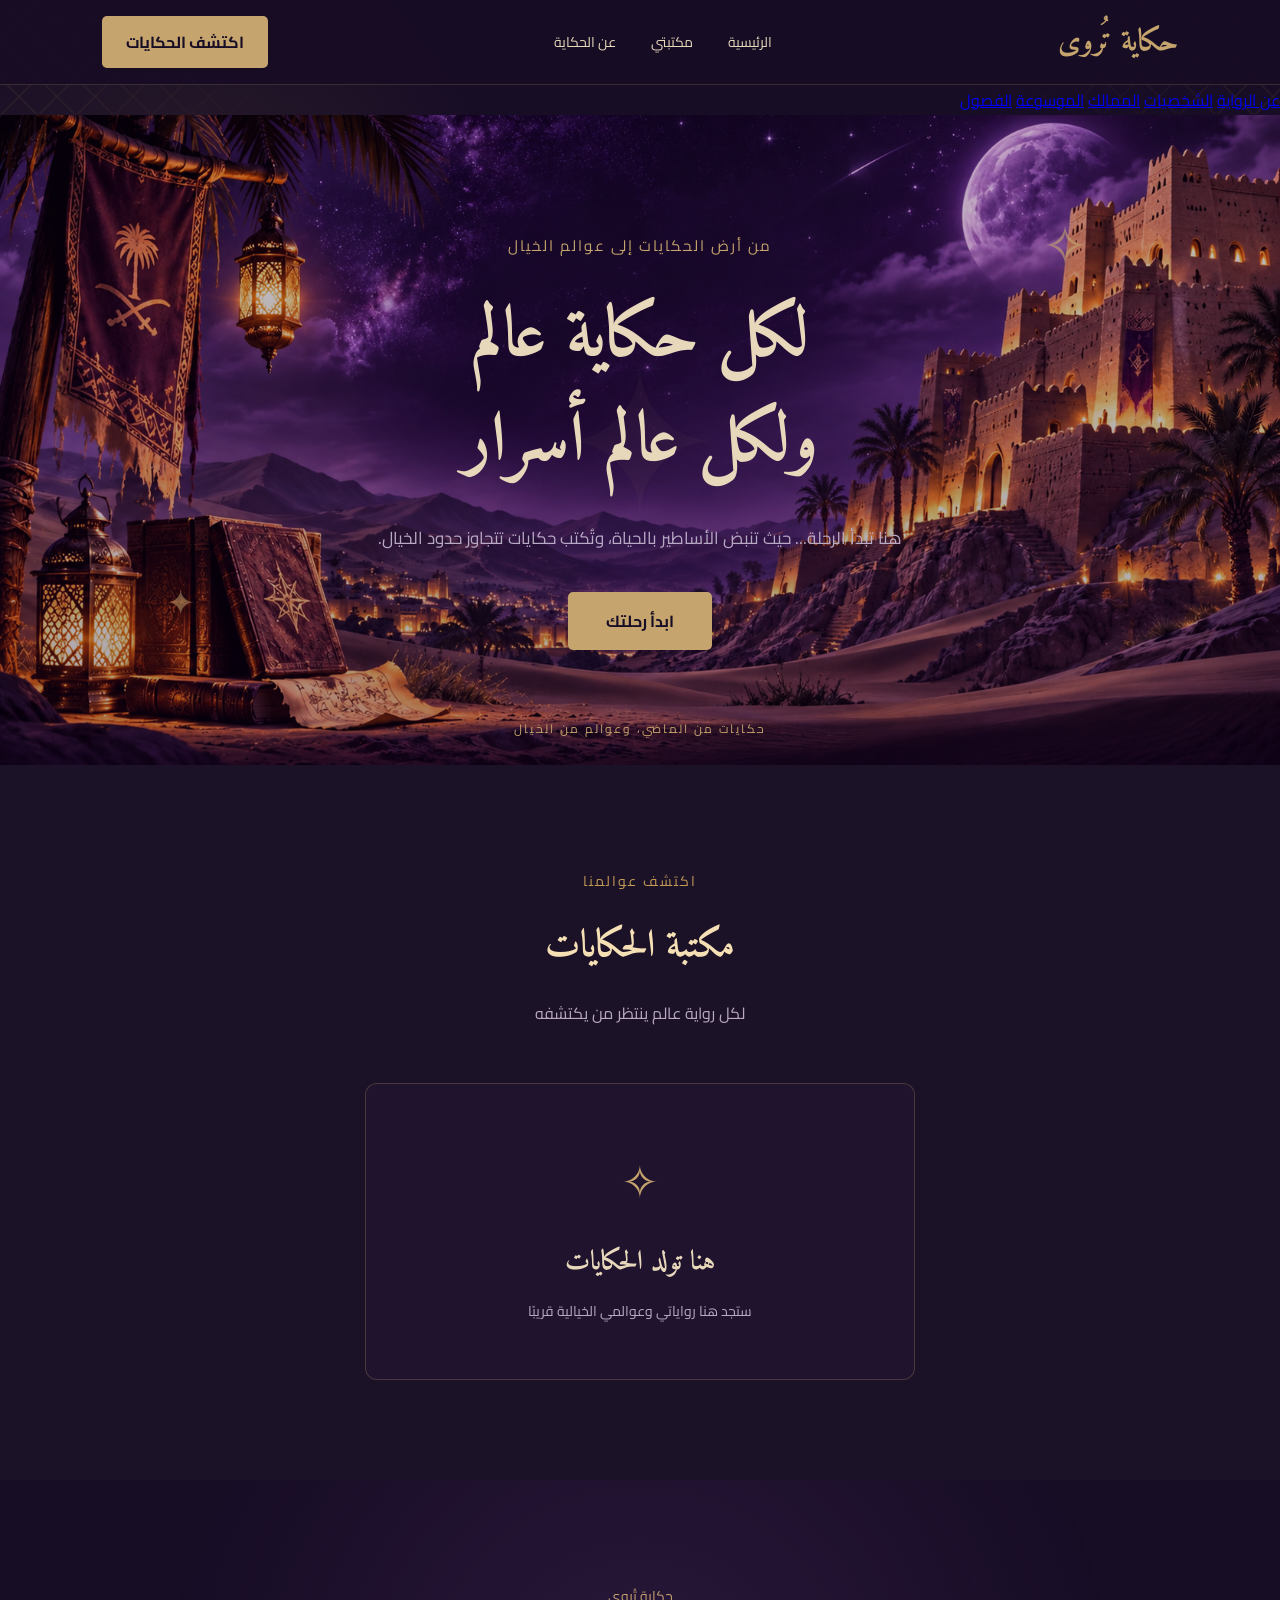
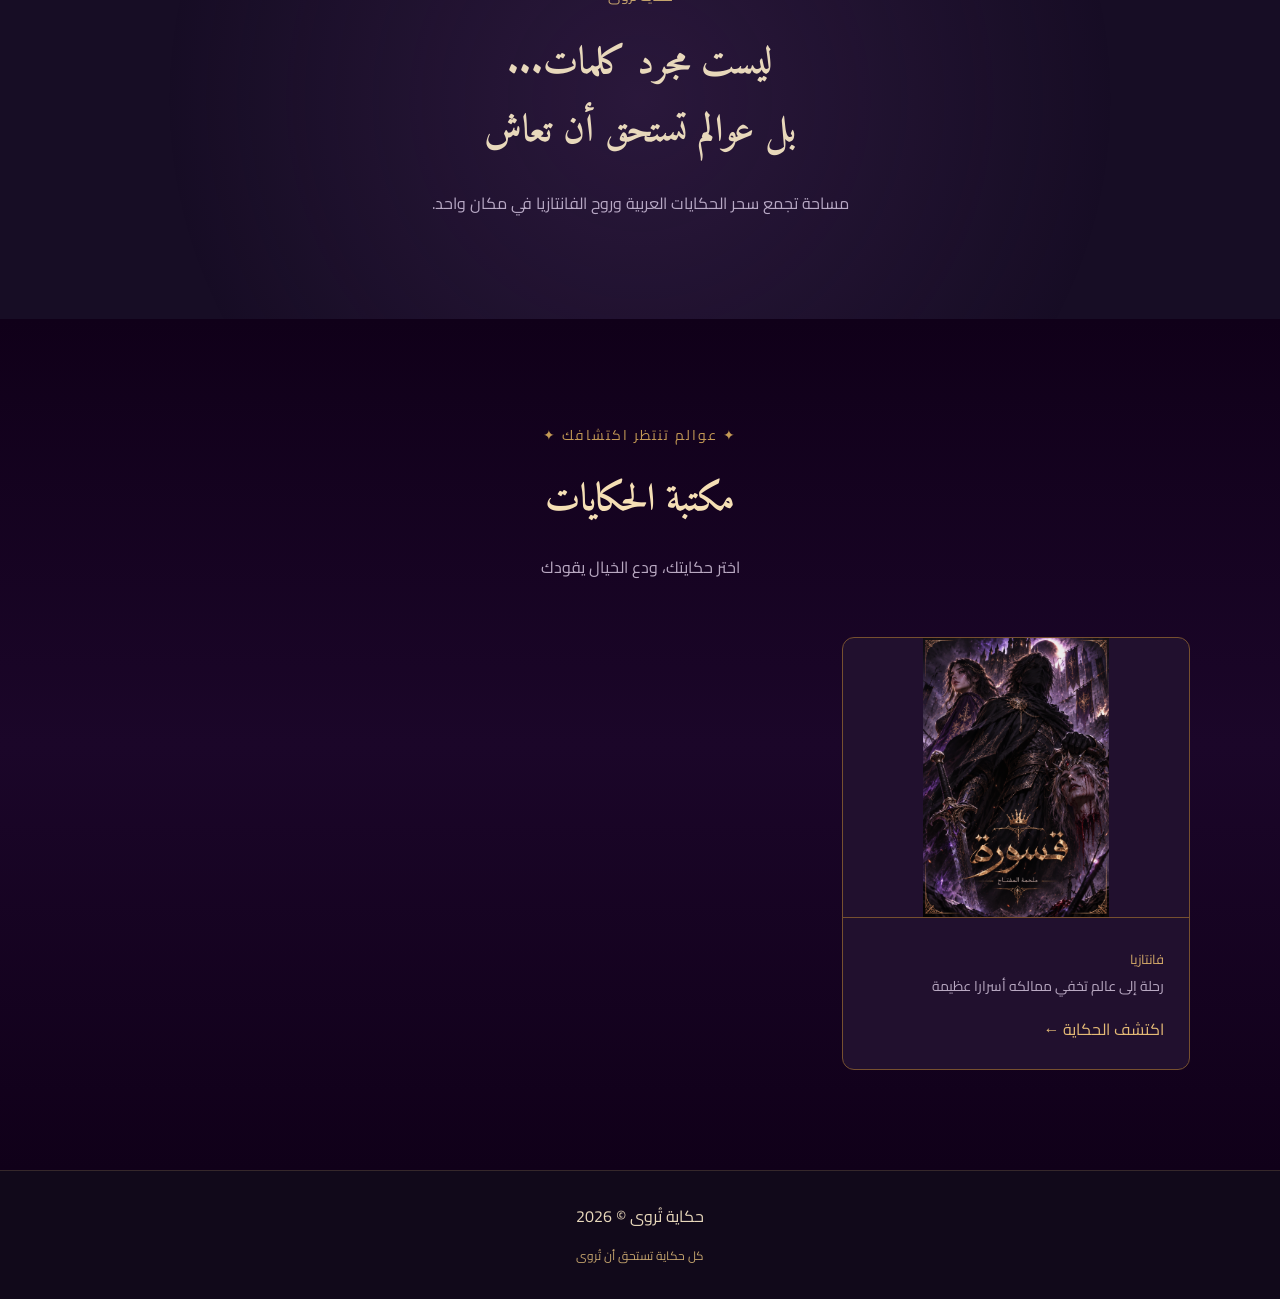
==== index.html @ aec4f06d "Add files via upload" ====
<!DOCTYPE html>
<html lang="ar" dir="rtl">
<head>
    <meta charset="UTF-8">
    <meta name="viewport" content="width=device-width, initial-scale=1.0">

    <title>حكاية تُروى | عوالم لا تنتهي</title>

    <meta name="description" content="حكاية تُروى، حيث يلتقي التراث العربي بعوالم الخيال والفانتازيا.">

    <link rel="stylesheet" href="style.css">
</head>

<body>

    <header class="navbar">
        <a href="#" class="logo">حكاية تُروى</a>

        <nav class="nav-links">
            <a href="#home">الرئيسية</a>
            <a href="#library">مكتبتي</a>
            <a href="#about">عن الحكاية</a>
        </nav>

        <a href="#library" class="nav-button">
            اكتشف الحكايات
        </a>
    </header>

<nav class="novel-nav">
    <a href="#story">عن الرواية</a>
    <a href="#characters">الشخصيات</a>
    <a href="#kingdoms">الممالك</a>
    <a href="#encyclopedia">الموسوعة</a>
    <a href="#chapters">الفصول</a>
</nav>

    <main>

        <section class="hero" id="home">

            <div class="hero-overlay"></div>

            <div class="hero-content">

                <span class="hero-label">
                    من أرض الحكايات إلى عوالم الخيال
                </span>

                <h1>
                    لكل حكاية عالم
                    <br>
                    ولكل عالم أسرار
                </h1>

                <p>
                    هنا تبدأ الرحلة...
                    حيث تنبض الأساطير بالحياة،
                    وتُكتب حكايات تتجاوز حدود الخيال.
                </p>

                <a href="#library" class="hero-button">
                    ابدأ رحلتك
                </a>

            </div>

            <div class="hero-decoration">
                ✦
            </div>

            <span class="hero-bottom-text">
                حكايات من الماضي، وعوالم من الخيال
            </span>

        </section>

        <section class="library-section" id="library">

            <div class="section-heading">
                <span>اكتشف عوالمنا</span>
                <h2>مكتبة الحكايات</h2>
                <p>
                    لكل رواية عالم ينتظر من يكتشفه
                </p>
            </div>

            <div class="empty-library">
                <span class="library-icon">✧</span>
                <h3>هنا تولد الحكايات</h3>
                <p>
                    ستجد هنا رواياتي وعوالمي الخيالية قريبًا
                </p>
            </div>

        </section>

        <section class="about-section" id="about">

            <span>حكاية تُروى</span>

            <h2>
                ليست مجرد كلمات...
                <br>
                بل عوالم تستحق أن تعاش
            </h2>

            <p>
                مساحة تجمع سحر الحكايات العربية
                وروح الفانتازيا في مكان واحد.
            </p>

        </section> 
<!-- مكتبة الحكايات -->
<section class="library" id="library">

    <div class="section-heading">
        <span>✦ عوالم تنتظر اكتشافك ✦</span>
        <h2>مكتبة الحكايات</h2>
        <p>اختر حكايتك، ودع الخيال يقودك</p>
    </div>

    <div class="story-grid">

        <article class="story-card qaswara-card">
    <div class="story-cover">
        <img src="qaswara-cover.png" alt="غلاف رواية قسورة">
    </div>
            <div class="story-info">
                <span class="story-category">فانتازيا</span>
               
                <p>رحلة إلى عالم تخفي ممالكه أسرارا عظيمة</p>
                <a href="qaswara.html" class="story-link">اكتشف الحكاية ←</a>
            </div>
        </>

        

    </div>
</section>

    </main>

    <footer class="footer">
        <p>حكاية تُروى © 2026</p>
        <span>كل حكاية تستحق أن تُروى</span>
    </footer>

    <script src="script.js"></script>

</body>
</html>
</article>
---- style.css ----
@import url('https://fonts.googleapis.com/css2?family=Cairo:wght@400;500;600;700;800&family=Amiri:wght@400;700&display=swap');

:root {
    --background: #170d25;
    --surface: #21152e;
    --purple: #38204f;
    --gold: #c5a46d;
    --cream: #e8d8bb;
    --muted: #b8a9c5;
}

* {
    margin: 0;
    padding: 0;
    box-sizing: border-box;
    scroll-behavior: smooth;
}

body {
    background: var(--background);
    color: var(--cream);
    font-family: 'Cairo', sans-serif;
}

/* Navigation */

.navbar {
    height: 85px;
    padding: 0 8%;
    display: flex;
    justify-content: space-between;
    align-items: center;
    background: rgba(23, 13, 37, 0.96);
    border-bottom: 1px solid rgba(197, 164, 109, 0.2);
}

.logo {
    color: var(--gold);
    font-family: 'Amiri', serif;
    font-size: 30px;
    font-weight: bold;
    text-decoration: none;
}

.nav-links {
    display: flex;
    gap: 35px;
}

.nav-links a {
    color: var(--cream);
    text-decoration: none;
    font-size: 14px;
    transition: 0.3s;
}

.nav-links a:hover {
    color: var(--gold);
}

.nav-button,
.hero-button {
    text-decoration: none;
    color: var(--background);
    background: var(--gold);
    padding: 11px 24px;
    border-radius: 5px;
    font-weight: 700;
    transition: 0.3s;
}

.nav-button:hover,
.hero-button:hover {
    background: var(--cream);
    transform: translateY(-3px);
}

/* Hero Section */

.hero {
    min-height: 650px;
    position: relative;
    display: flex;
    align-items: center;
    justify-content: center;
    text-align: center;
    overflow: hidden;

    background:
        radial-gradient(
            ellipse at 50% 40%,
            rgba(94, 52, 125, 0.4),
            transparent 65%
        ),
        linear-gradient(
            135deg,
            #170d25,
            #291638,
            #170d25
        );
}

.hero::before {
    content: "✧";
    position: absolute;
    top: 12%;
    right: 15%;
    color: var(--gold);
    font-size: 55px;
    opacity: 0.6;
}

.hero::after {
    content: "✦";
    position: absolute;
    bottom: 20%;
    left: 13%;
    color: var(--gold);
    font-size: 35px;
    opacity: 0.5;
}

.hero-content {
    position: relative;
    z-index: 2;
    max-width: 750px;
    padding: 40px 20px;
}

.hero-label {
    color: var(--gold);
    font-size: 15px;
    letter-spacing: 2px;
}

.hero h1 {
    font-family: 'Amiri', serif;
    font-size: clamp(40px, 6vw, 70px);
    line-height: 1.5;
    margin: 25px 0;
    color: var(--cream);
}

.hero p {
    color: var(--muted);
    font-size: 17px;
    line-height: 2.2;
    margin-bottom: 35px;
}

.hero-button {
    display: inline-block;
    padding: 14px 38px;
}

.hero-decoration {
    position: absolute;
    color: var(--gold);
    font-size: 200px;
    opacity: 0.04;
}

.hero-bottom-text {
    position: absolute;
    bottom: 25px;
    color: var(--gold);
    font-size: 12px;
    letter-spacing: 2px;
}

/* Library */

.library-section {
    padding: 100px 8%;
    text-align: center;
    background: #1c1228;
}

.section-heading span,
.about-section span {
    color: var(--gold);
    font-size: 14px;
}

.section-heading h2 {
    font-family: 'Amiri', serif;
    font-size: 42px;
    margin: 12px 0;
}

.section-heading p {
    color: var(--muted);
}

.empty-library {
    margin: 55px auto 0;
    max-width: 550px;
    padding: 55px 20px;
    border: 1px solid rgba(197, 164, 109, 0.25);
    border-radius: 12px;
    background: rgba(56, 32, 79, 0.18);
}

.library-icon {
    display: block;
    color: var(--gold);
    font-size: 45px;
    margin-bottom: 15px;
}

.empty-library h3 {
    font-family: 'Amiri', serif;
    font-size: 27px;
    margin-bottom: 12px;
}

.empty-library p {
    color: var(--muted);
    font-size: 14px;
}

/* About */

.about-section {
    padding: 100px 20px;
    text-align: center;
    background:
        radial-gradient(
            circle at center,
            rgba(87, 49, 111, 0.3),
            transparent 70%
        );
}

.about-section h2 {
    font-family: 'Amiri', serif;
    font-size: 38px;
    line-height: 1.8;
    margin: 20px 0;
}

.about-section p {
    color: var(--muted);
    line-height: 2;
}
 
/* Footer */

.footer {
    padding: 30px 15px;
    text-align: center;
    background: #11091a;
    border-top: 1px solid rgba(197, 164, 109, 0.2);
}

.footer p {
    color: var(--cream);
    margin-bottom: 8px;
}

.footer span {
    color: var(--gold);
    font-size: 12px;
}

/* Mobile */

@media (max-width: 700px) {

    .navbar {
        height: auto;
        min-height: 75px;
        padding: 12px 5%;
        flex-wrap: wrap;
        gap: 12px;
    }

    .logo {
        font-size: 25px;
    }

    .nav-links {
        order: 3;
        width: 100%;
        justify-content: center;
        gap: 25px;
    }

    .nav-links a {
        font-size: 12px;
    }

    .nav-button {
        font-size: 11px;
        padding: 9px 13px;
    }

    .hero {
        min-height: 580px;
    }

    .hero h1 {
        font-size: 43px;
    }

    .hero p {
        font-size: 14px;
    }

    .library-section {
        padding: 75px 6%;
    }

    .section-heading h2 {
        font-size: 34px;
    }

    .about-section h2 {
        font-size: 30px;
    }
}

/* Saudi Fantasy Decoration */

body {
    position: relative;
    isolation: isolate;
}

body::before {
    content: "";
    position: fixed;
    inset: 0;
    pointer-events: none;
    z-index: 0;
    opacity: 0.10;

    background-image:
        linear-gradient(45deg,
        transparent 45%,
        #c49a55 48%,
        transparent 51%),
        linear-gradient(-45deg,
        transparent 45%,
        #c49a55 48%,
        transparent 51%);

    background-size: 38px 38px;
    mask-image: linear-gradient(
        to right,
        black,
        transparent 25%,
        transparent 75%,
        black
    );
}

body > * {
    position: relative;
    z-index: 1;
}

/* Magical golden atmosphere */

body::after {
    content: "";
    position: fixed;
    inset: 0;
    pointer-events: none;
    z-index: 0;

    background:
        radial-gradient(
            circle at 15% 25%,
            rgba(196,154,85,0.10),
            transparent 25%
        ),
        radial-gradient(
            circle at 85% 75%,
            rgba(120,60,180,0.12),
            transparent 30%
        );
}

/* Magical Stars */

@keyframes magicalGlow {
    0%, 100% {
        opacity: 0.25;
        transform: scale(0.8) rotate(0deg);
    }

    50% {
        opacity: 1;
        transform: scale(1.2) rotate(45deg);
    }
}

body {
    overflow-x: hidden;
}

body::before {
    animation: magicalGlow 6s ease-in-out infinite;
}

/* Golden magical buttons */

button, a {
    transition: all 0.35s ease;
}

button:hover, a:hover {
    color: #f5dfad;
    filter: drop-shadow(0 0 8px #c49a55);
}

/* خلفية عالم حكاية تروى */
/* خلفية عالم حكاية تروى */
.hero {
    background-image:
        linear-gradient(
            rgba(20, 0, 35, 0.25),
            rgba(20, 0, 35, 0.35)
        ),
        url("hero-bg.png");

    background-size: cover;
    background-position: center;
    background-repeat: no-repeat;
}
/* ===== مكتبة حكاية تروى ===== */

.library {
    padding: 100px 7%;
    background:
        linear-gradient(
            180deg,
            #100019,
            #1b0629,
            #100019
        );
    direction: rtl;
}

.section-heading {
    text-align: center;
    margin-bottom: 55px;
}

.section-heading span {
    color: #c49a55;
    letter-spacing: 2px;
    font-size: 14px;
}

.section-heading h2 {
    color: #f5dfb5;
    font-size: 38px;
    margin: 18px 0;
}

.section-heading p {
    color: #b9a9c2;
    font-size: 16px;
}

.story-grid {
    display: grid;
    grid-template-columns:
        repeat(3, minmax(0, 1fr));
    gap: 28px;
    max-width: 1150px;
    margin: auto;
}

.story-card {
    background: #21102e;
    border: 1px solid #76502f;
    border-radius: 12px;
    overflow: hidden;
    transition: 0.4s ease;
}

.story-card:hover {
    transform: translateY(-10px);
    border-color: #e4b86e;
    box-shadow: 0 15px 35px #0008;
}

.story-cover {
    height: 280px;
    display: flex;
    align-items: center;
    justify-content: center;
    font-size: 65px;
    color: #f5d49a;
    border-bottom: 1px solid #76502f;
}
.story-cover img {
    width: 100%;
    height: 100%;
    object-fit: contain;
    display: block;
}
.cover-one {
    background:
        radial-gradient(circle, #633b79, #1a0929 75%);
}

.cover-two {
    background:
        radial-gradient(circle, #453d78, #100d25 75%);
}

.cover-three {
    background:
        radial-gradient(circle, #82502d, #21101c 75%);
}

.story-info {
    padding: 25px;
}

.story-category {
    color: #d5aa69;
    font-size: 13px;
}

.story-info h3 {
    color: #f5dfb5;
    font-size: 21px;
    margin: 12px 0;
}

.story-info p {
    color: #b9a9c2;
    line-height: 1.9;
    font-size: 14px;
}

.story-link {
    display: inline-block;
    margin-top: 15px;
    color: #e5bb76;
    text-decoration: none;
    transition: 0.3s;
}

.story-link:hover {
    color: #fff0c9;
}

/* توافق مع شاشات الجوال */

@media (max-width: 768px) {
    .story-grid {
        grid-template-columns: 1fr;
    }

    .section-heading h2 {
        font-size: 29px;
    }

    .library {
        padding: 65px 6%;
    }
}
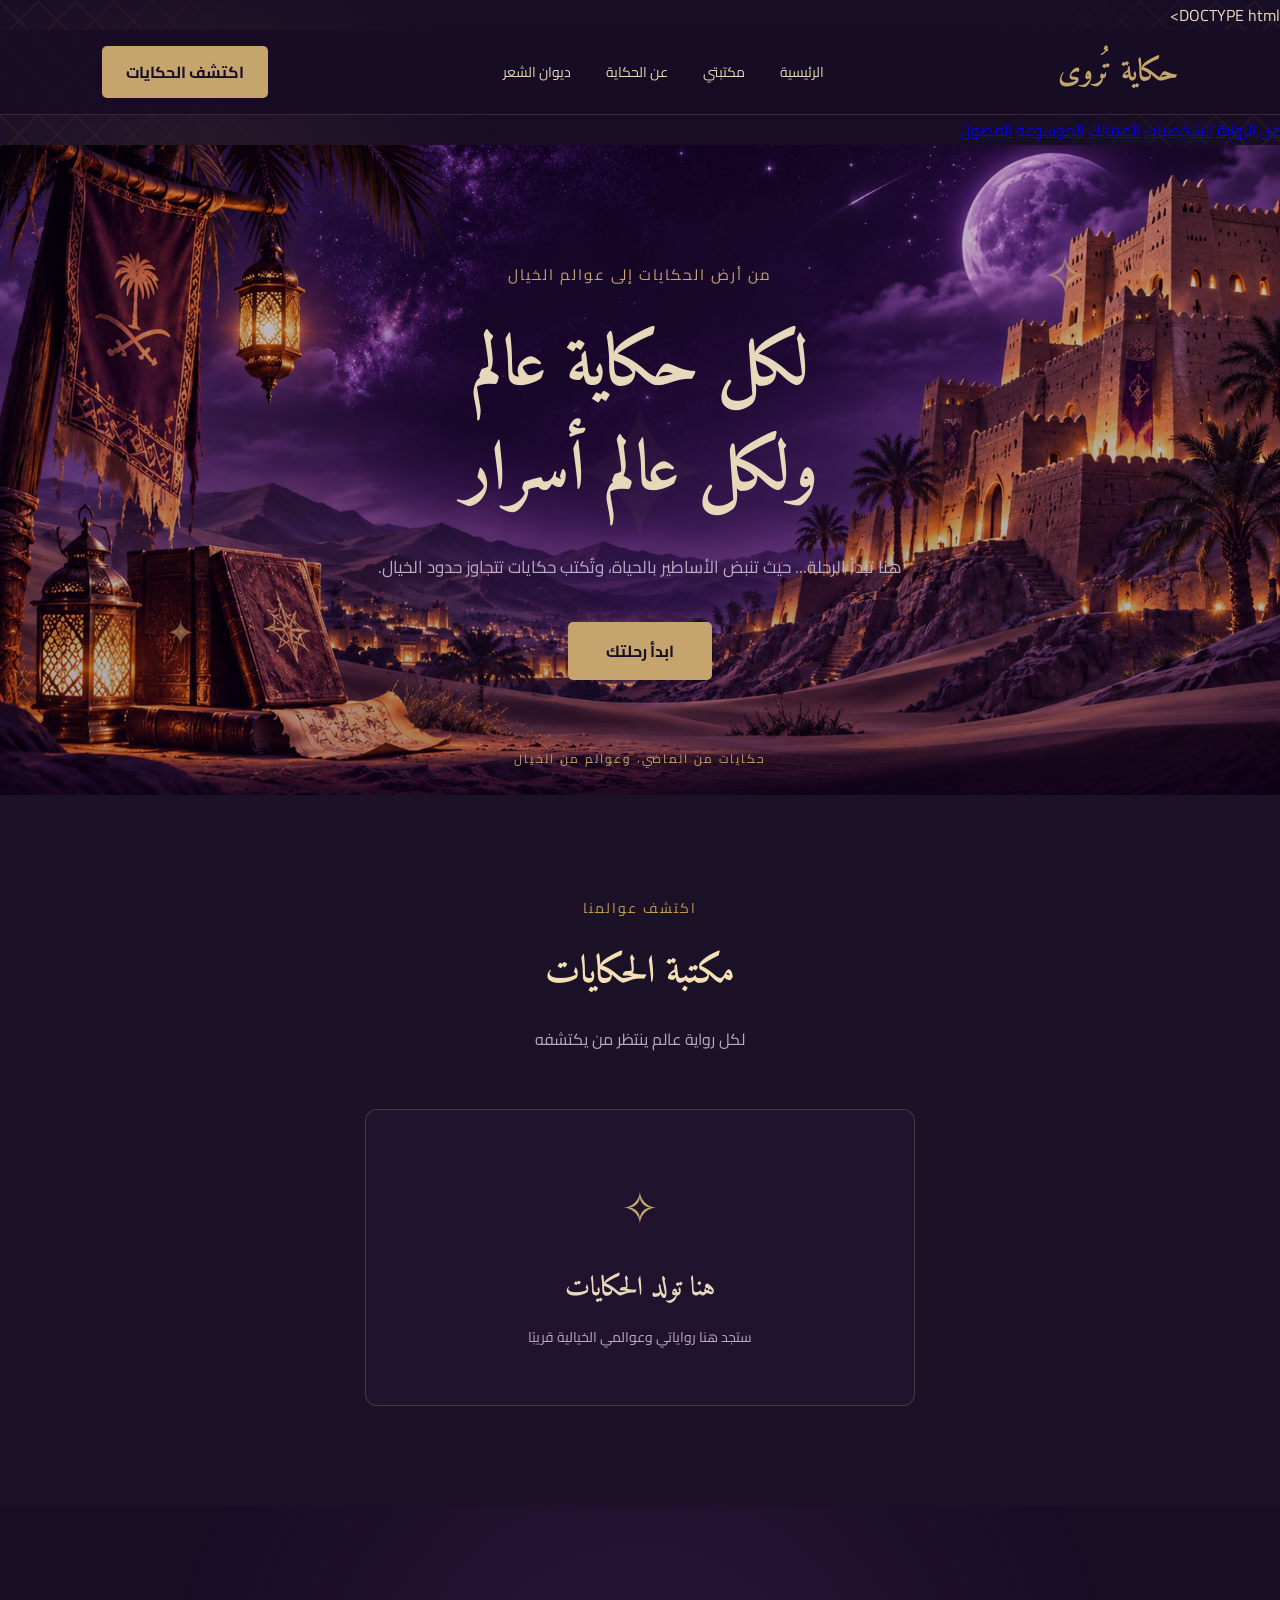
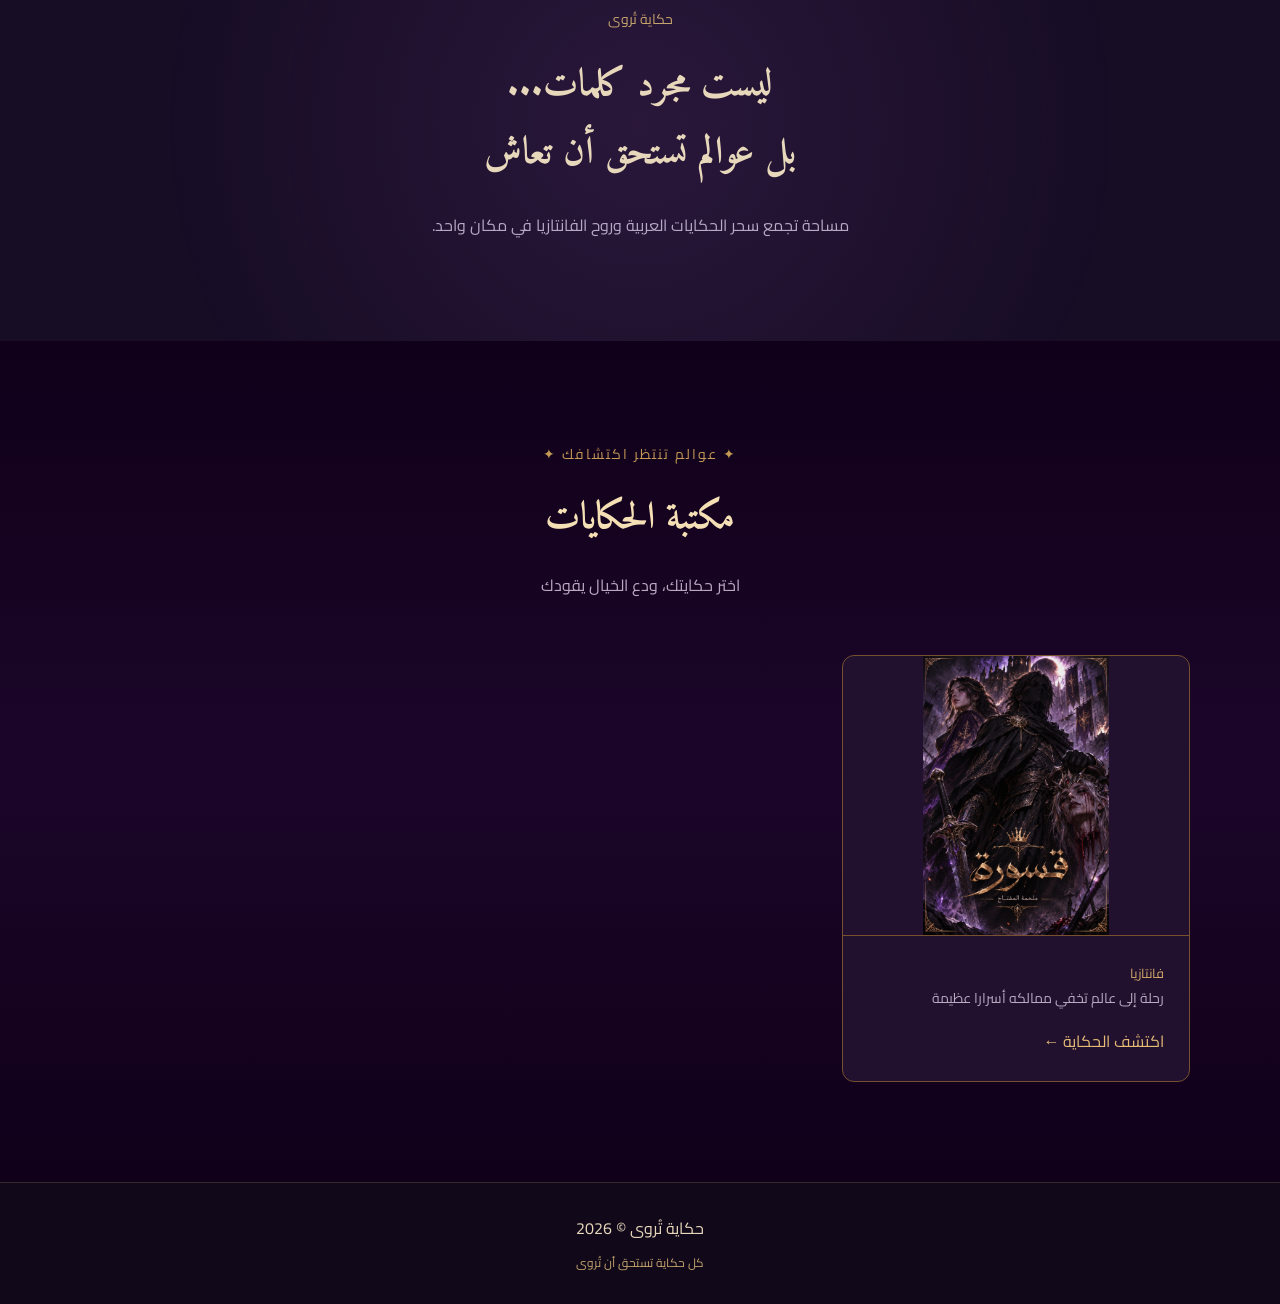
==== commit f5a38e8c: "Add poetry link to navigation in index.html" ====
--- a/index.html
+++ b/index.html
@@ -1,5 +1,4 @@
-
-<!DOCTYPE html>
+DOCTYPE html>
 <html lang="ar" dir="rtl">
 <head>
     <meta charset="UTF-8">
@@ -21,7 +20,7 @@
             <a href="#home">الرئيسية</a>
             <a href="#library">مكتبتي</a>
             <a href="#about">عن الحكاية</a>
-        </nav>
+       <a href="poetry.html">ديوان الشعر</a> </nav>
 
         <a href="#library" class="nav-button">
             اكتشف الحكايات
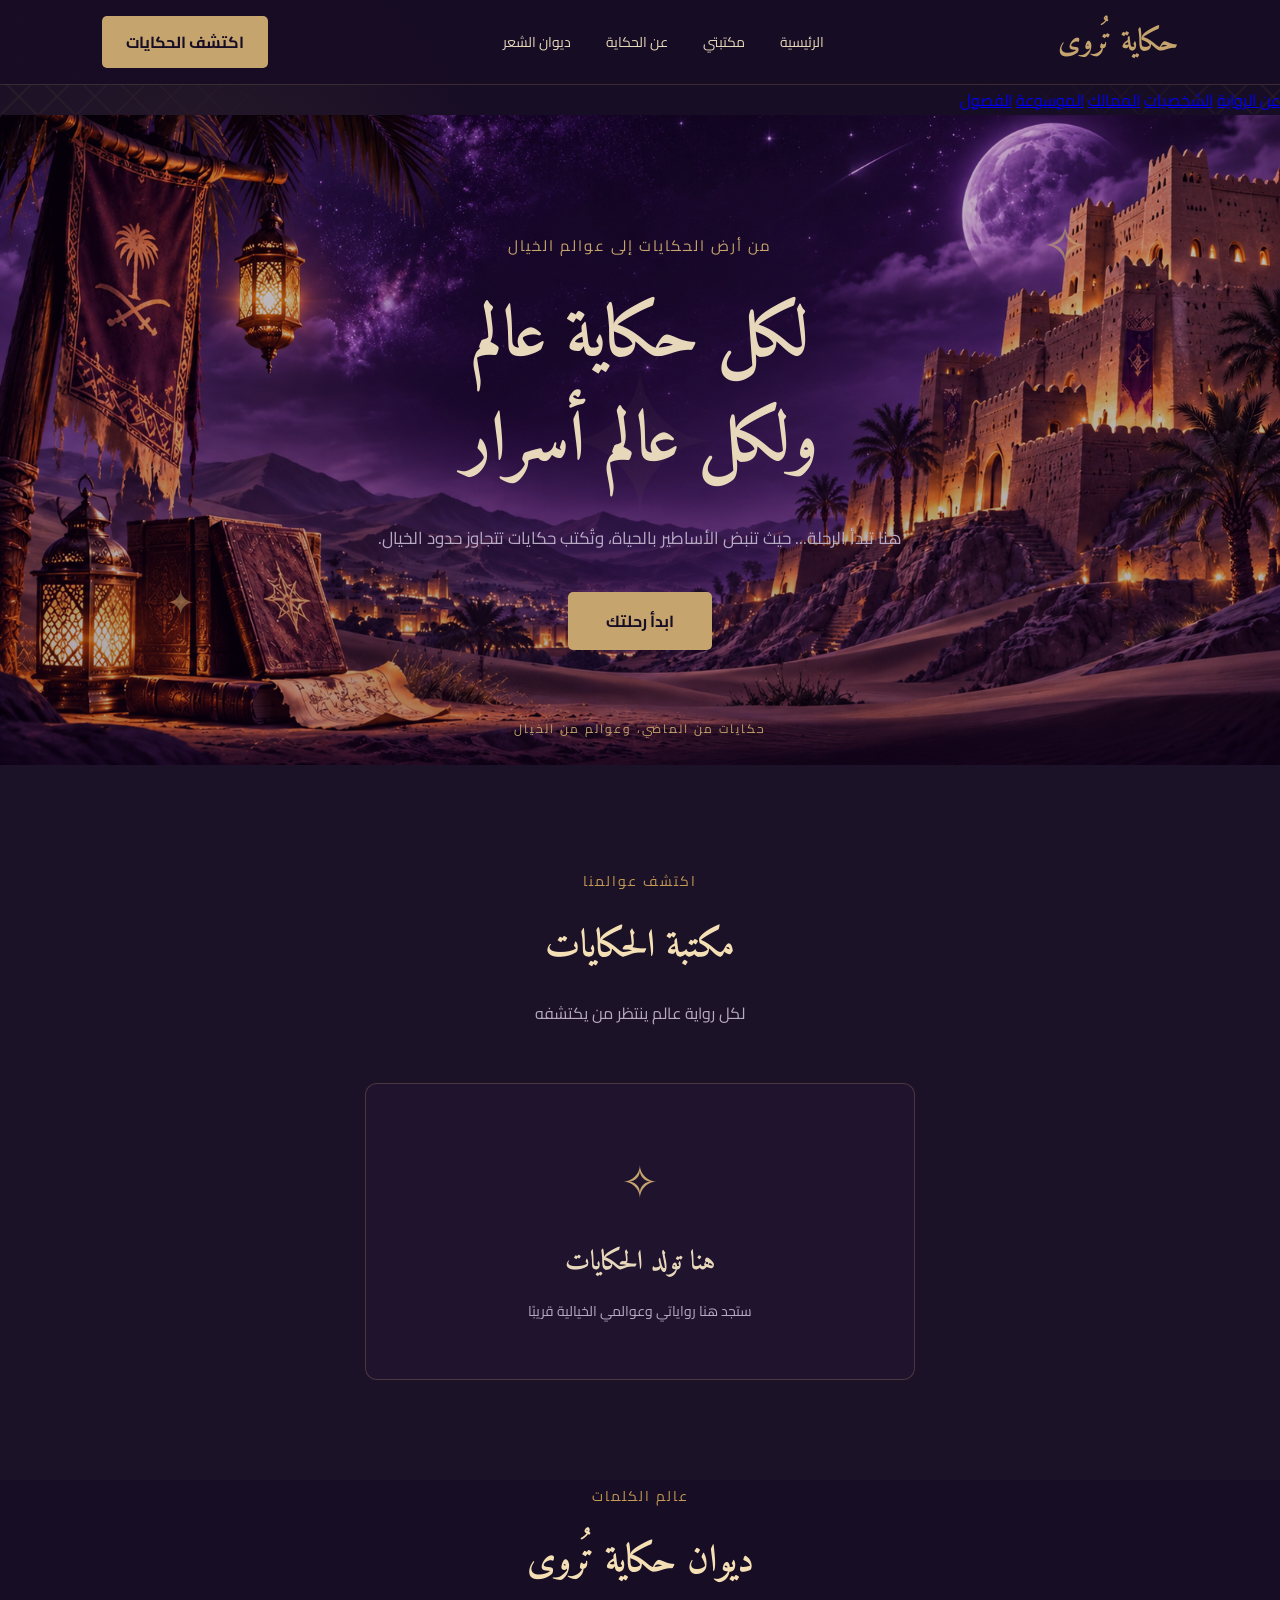
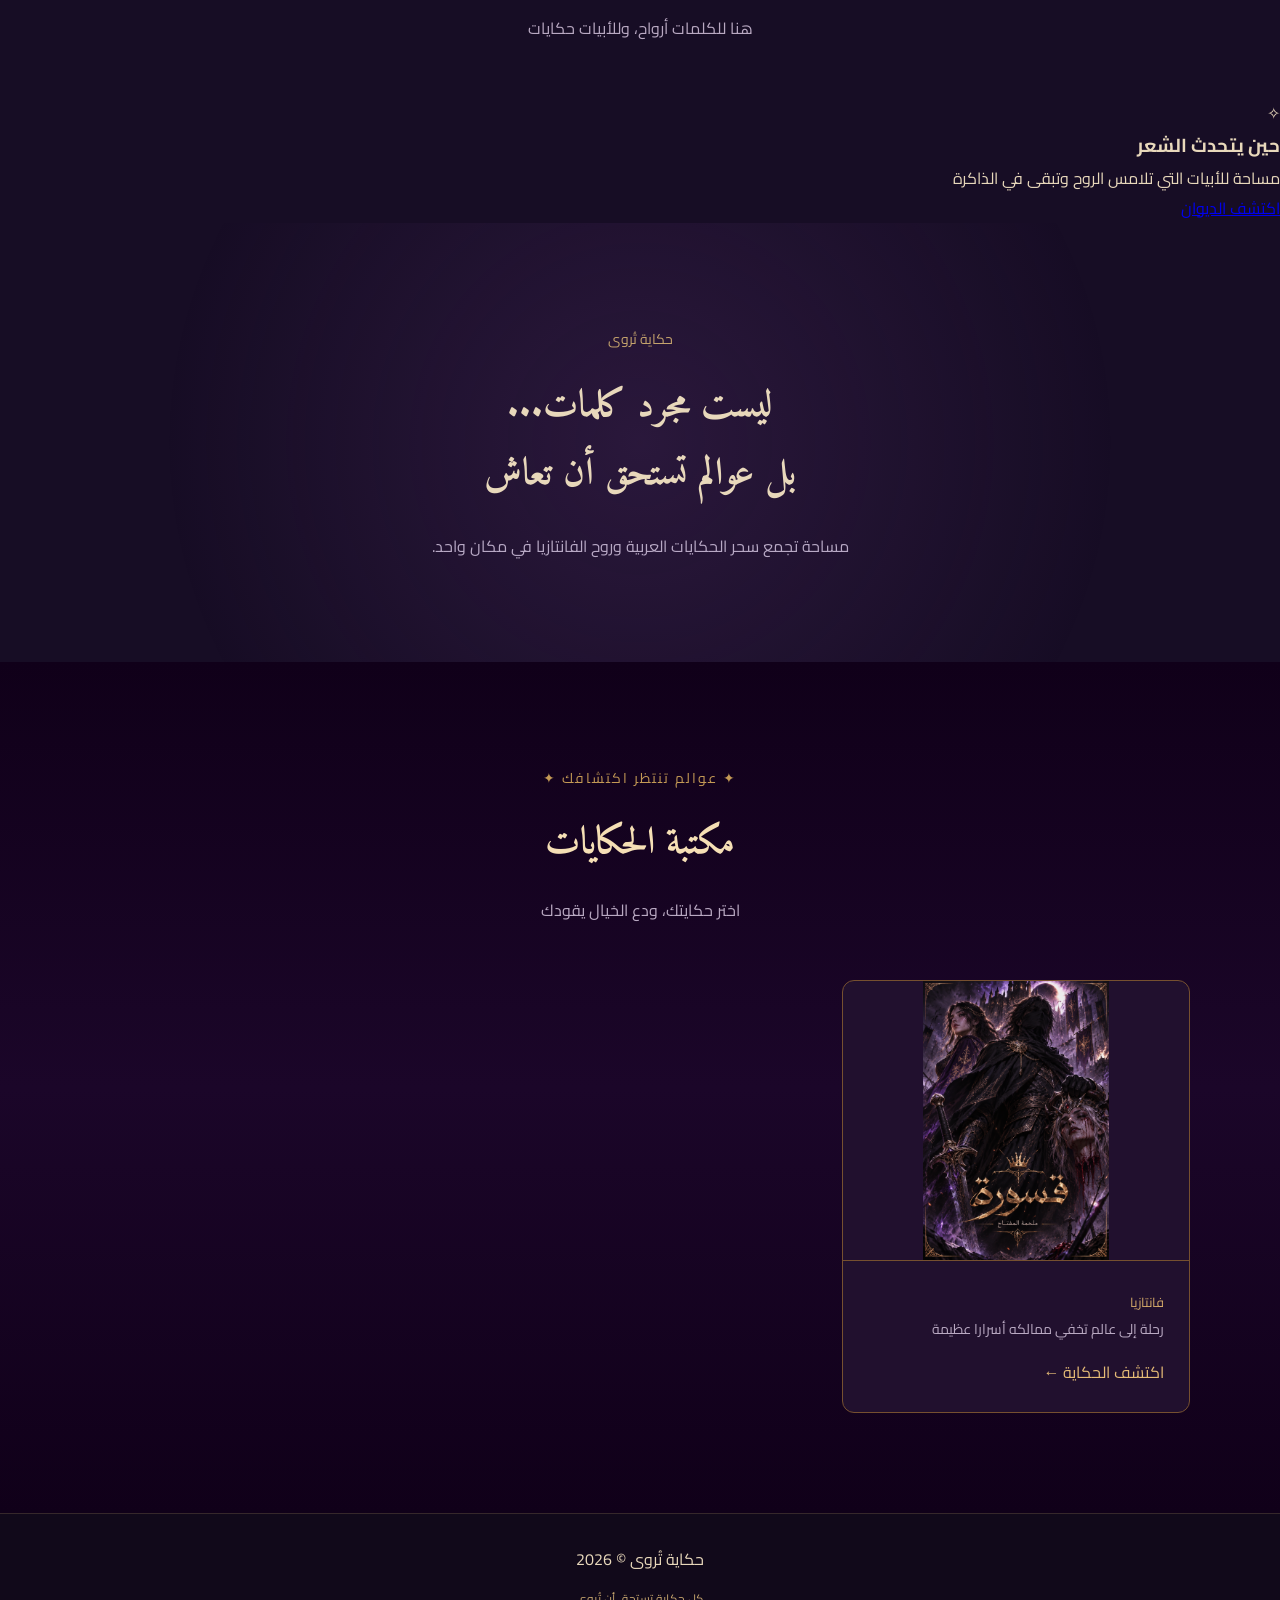
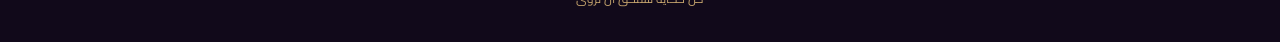
==== commit 4a938703: "Add poetry section with heading and poem card Added a new poetry section with a heading and a card f" ====
--- a/index.html
+++ b/index.html
@@ -1,4 +1,5 @@
-DOCTYPE html>
+
+<!DOCTYPE html>
 <html lang="ar" dir="rtl">
 <head>
     <meta charset="UTF-8">
@@ -94,7 +95,24 @@
             </div>
 
         </section>
+<section class="poetry-section" id="poetry">
 
+    <div class="section-heading">
+        <span>عالم الكلمات</span>
+        <h2>ديوان حكاية تُروى</h2>
+        <p>هنا للكلمات أرواح، وللأبيات حكايات</p>
+    </div>
+
+    <div class="poetry-card">
+        <span class="poetry-icon">✧</span>
+        <h3>حين يتحدث الشعر</h3>
+        <p>مساحة للأبيات التي تلامس الروح وتبقى في الذاكرة</p>
+        <a href="poetry.html" class="poetry-button">
+            اكتشف الديوان
+        </a>
+    </div>
+
+</section>
         <section class="about-section" id="about">
 
             <span>حكاية تُروى</span>
